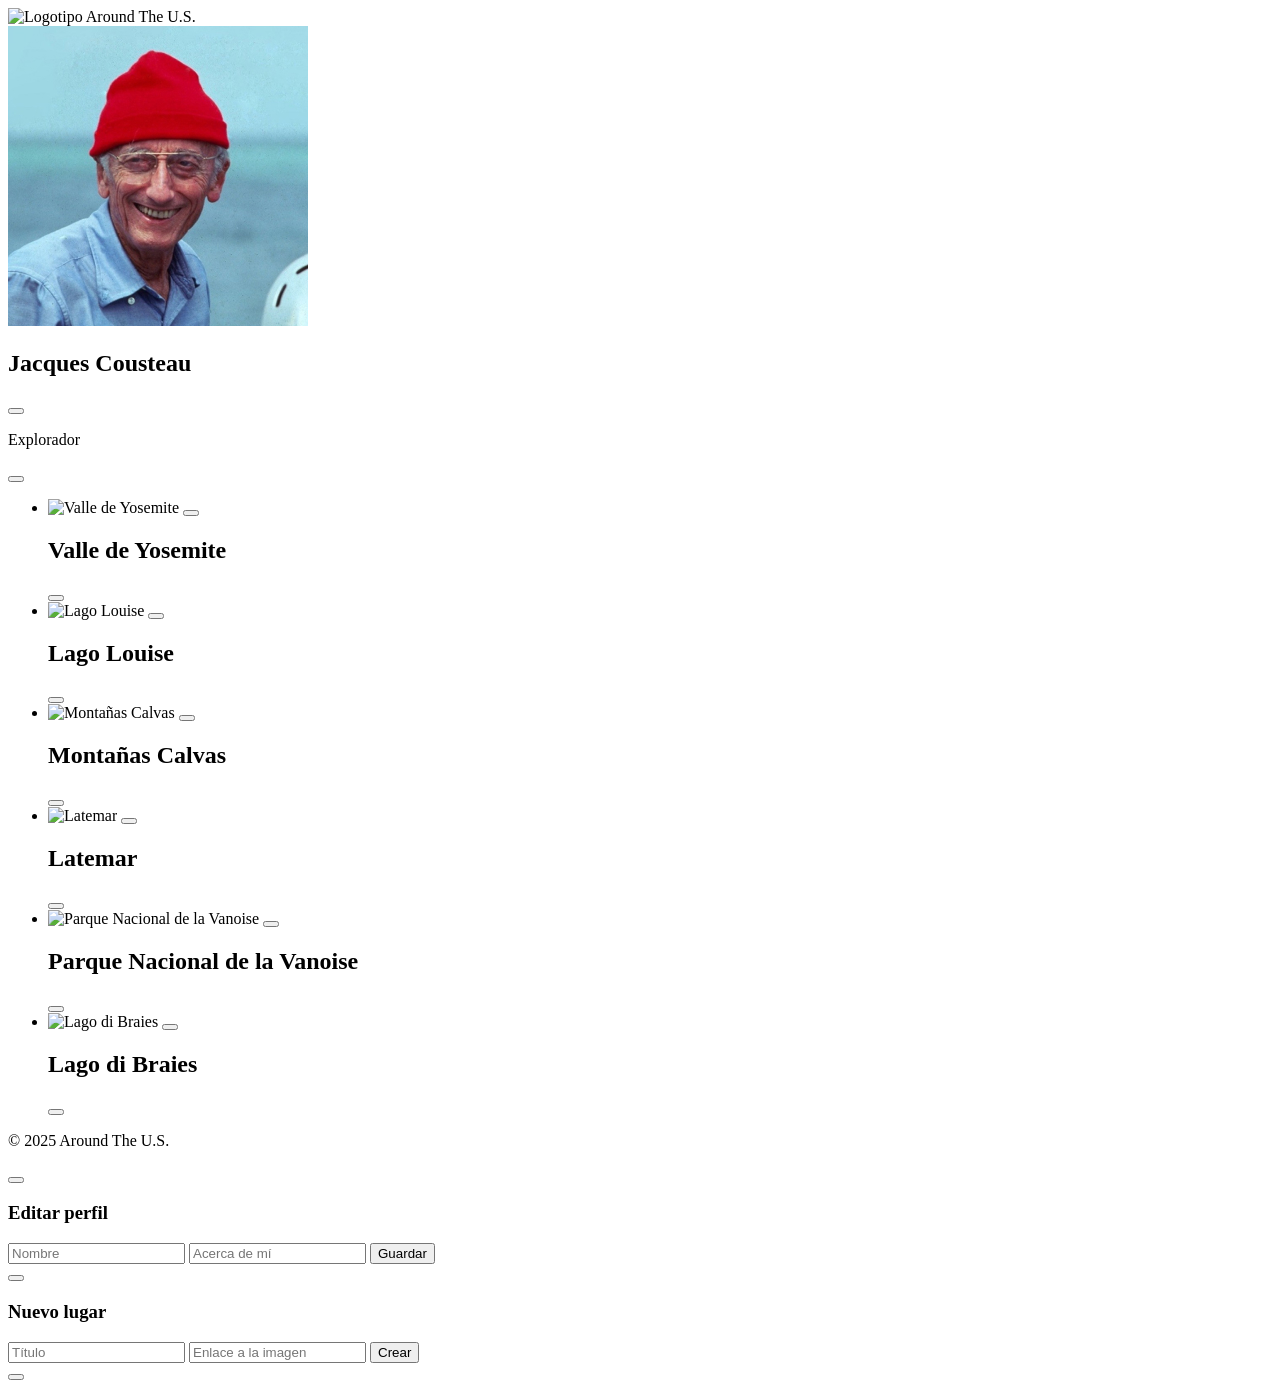
==== index.html @ 601ef121 "Initial commit" ====
<!DOCTYPE html>
<html lang="es">
  <head>
    <meta charset="UTF-8" />
    <meta content="width=device-width, initial-scale=1.0" name="viewport" />
    <meta content="ie=edge" http-equiv="X-UA-Compatible" />
    <title>Around The U.S.</title>
    <link href="./pages/index.css" rel="stylesheet" />
  </head>
  <body class="page">
    <div class="page__content">
      <header class="header page__section">
        <img
          alt="Logotipo Around The U.S."
          class="logo header__logo"
          src="./images/logo.svg"
        />
      </header>
      <main class="content">
        <section class="profile page__section">
          <img class="profile__image" src="./images/avatar.jpg" alt="Avatar" />
          <div class="profile__info">
            <h1 class="profile__title">Jacques Cousteau</h1>
            <button
              aria-label="Editar perfil"
              class="profile__edit-button"
              type="button"
            ></button>
            <p class="profile__description">Explorador</p>
          </div>
          <button
            aria-label="Agregar tarjeta"
            class="profile__add-button"
            type="button"
          ></button>
        </section>
        <section class="cards page__section">
          <ul class="cards__list">
            <li class="card">
              <img
                class="card__image"
                src="https://practicum-content.s3.us-west-1.amazonaws.com/web-code/moved_yosemite.jpg"
                alt="Valle de Yosemite"
              />
              <button
                aria-label="Eliminar tarjeta"
                class="card__delete-button"
                type="button"
              ></button>
              <div class="card__description">
                <h2 class="card__title">Valle de Yosemite</h2>
                <button
                  aria-label="Botón Me gusta"
                  class="card__like-button"
                  type="button"
                ></button>
              </div>
            </li>
            <li class="card">
              <img
                class="card__image"
                src="https://practicum-content.s3.us-west-1.amazonaws.com/web-code/moved_lake-louise.jpg"
                alt="Lago Louise"
              />
              <button
                aria-label="Eliminar tarjeta"
                class="card__delete-button"
                type="button"
              ></button>
              <div class="card__description">
                <h2 class="card__title">Lago Louise</h2>
                <button
                  aria-label="Botón Me gusta"
                  class="card__like-button"
                  type="button"
                ></button>
              </div>
            </li>
            <li class="card">
              <img
                class="card__image"
                src="https://practicum-content.s3.us-west-1.amazonaws.com/web-code/moved_bald-mountains.jpg"
                alt="Montañas Calvas"
              />
              <button
                aria-label="Eliminar tarjeta"
                class="card__delete-button"
                type="button"
              ></button>
              <div class="card__description">
                <h2 class="card__title">Montañas Calvas</h2>
                <button
                  aria-label="Botón Me gusta"
                  class="card__like-button"
                  type="button"
                ></button>
              </div>
            </li>
            <li class="card">
              <img
                class="card__image"
                src="https://practicum-content.s3.us-west-1.amazonaws.com/web-code/moved_latemar.jpg"
                alt="Latemar"
              />
              <button
                aria-label="Eliminar tarjeta"
                class="card__delete-button"
                type="button"
              ></button>
              <div class="card__description">
                <h2 class="card__title">Latemar</h2>
                <button
                  aria-label="Botón Me gusta"
                  class="card__like-button"
                  type="button"
                ></button>
              </div>
            </li>
            <li class="card">
              <img
                class="card__image"
                src="https://practicum-content.s3.us-west-1.amazonaws.com/web-code/moved_vanoise.jpg"
                alt="Parque Nacional de la Vanoise"
              />
              <button
                aria-label="Eliminar tarjeta"
                class="card__delete-button"
                type="button"
              ></button>
              <div class="card__description">
                <h2 class="card__title">Parque Nacional de la Vanoise</h2>
                <button
                  aria-label="Botón Me gusta"
                  class="card__like-button"
                  type="button"
                ></button>
              </div>
            </li>
            <li class="card">
              <img
                class="card__image"
                src="https://practicum-content.s3.us-west-1.amazonaws.com/web-code/moved_lago.jpg"
                alt="Lago di Braies"
              />
              <button
                aria-label="Eliminar tarjeta"
                class="card__delete-button"
                type="button"
              ></button>
              <div class="card__description">
                <h2 class="card__title">Lago di Braies</h2>
                <button
                  aria-label="Botón Me gusta"
                  class="card__like-button"
                  type="button"
                ></button>
              </div>
            </li>
          </ul>
        </section>
      </main>
      <footer class="footer page__section">
        <p class="footer__copyright">© 2025 Around The U.S.</p>
      </footer>
      <div class="popup" id="edit-popup">
        <div class="popup__content">
          <button
            aria-label="Cerrar ventana emergente"
            class="popup__close"
            type="button"
          ></button>
          <h3 class="popup__title">Editar perfil</h3>
          <form class="popup__form" id="edit-profile-form">
            <input
              class="popup__input popup__input_type_name"
              name="name"
              placeholder="Nombre"
              type="text"
            />
            <input
              class="popup__input popup__input_type_description"
              name="description"
              placeholder="Acerca de mí"
              type="text"
            />
            <button class="button popup__button" type="submit">Guardar</button>
          </form>
        </div>
      </div>
      <div class="popup" id="new-card-popup">
        <div class="popup__content">
          <button
            aria-label="Cerrar ventana emergente"
            class="popup__close"
            type="button"
          ></button>
          <h3 class="popup__title">Nuevo lugar</h3>
          <form class="popup__form" id="new-card-form">
            <input
              class="popup__input popup__input_type_card-name"
              name="place-name"
              placeholder="Título"
              required
              type="text"
            />
            <input
              class="popup__input popup__input_type_url"
              name="link"
              placeholder="Enlace a la imagen"
              required
              type="url"
            />
            <button class="button popup__button" type="submit">Crear</button>
          </form>
        </div>
      </div>
      <div class="popup" id="image-popup">
        <div class="popup__content popup__content_content_image">
          <button
            aria-label="Cerrar ventana emergente"
            class="popup__close"
            type="button"
          ></button>
          <img alt="" class="popup__image" src="#" />
          <p class="popup__caption"></p>
        </div>
      </div>
    </div>
  </body>
</html>
---- pages/index.css ----
@import url("../vendor/normalize.css");
@import url("../vendor/fonts.css");

@import url("../blocks/page.css");
@import url("../blocks/header.css");
@import url("../blocks/content.css");
@import url("../blocks/footer.css");
@import url("../blocks/profile.css");
@import url("../blocks/cards.css");
@import url("../blocks/card.css");
@import url("../blocks/popup.css");
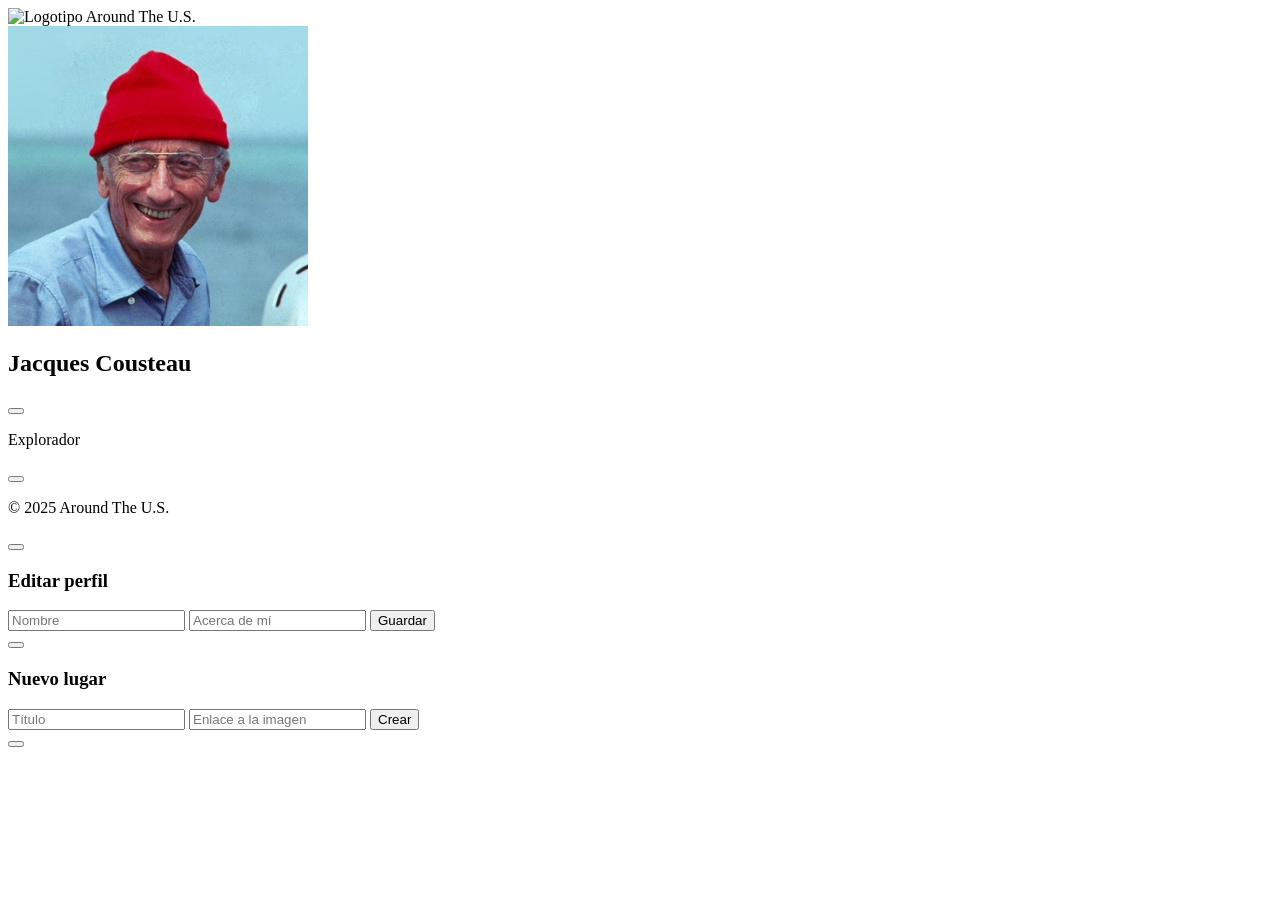
==== commit b1cadf0f: "Sprint 10" ====
--- a/index.html
+++ b/index.html
@@ -36,7 +36,7 @@
         </section>
         <section class="cards page__section">
           <ul class="cards__list">
-            <li class="card">
+            <!--<li class="card">
               <img
                 class="card__image"
                 src="https://practicum-content.s3.us-west-1.amazonaws.com/web-code/moved_yosemite.jpg"
@@ -155,7 +155,7 @@
                   type="button"
                 ></button>
               </div>
-            </li>
+            </li>-->
           </ul>
         </section>
       </main>
@@ -226,5 +226,24 @@
         </div>
       </div>
     </div>
+    <template id="card-template">
+      <li class="card">
+        <img class="card__image" src="#" alt="" />
+        <button
+          aria-label="Eliminar tarjeta"
+          class="card__delete-button"
+          type="button"
+        ></button>
+        <div class="card__description">
+          <h2 class="card__title">Lago di Braies</h2>
+          <button
+            aria-label="Botón Me gusta"
+            class="card__like-button"
+            type="button"
+          ></button>
+        </div>
+      </li>
+    </template>
+    <script type="module" src="./scripts/index.js"></script>
   </body>
 </html>
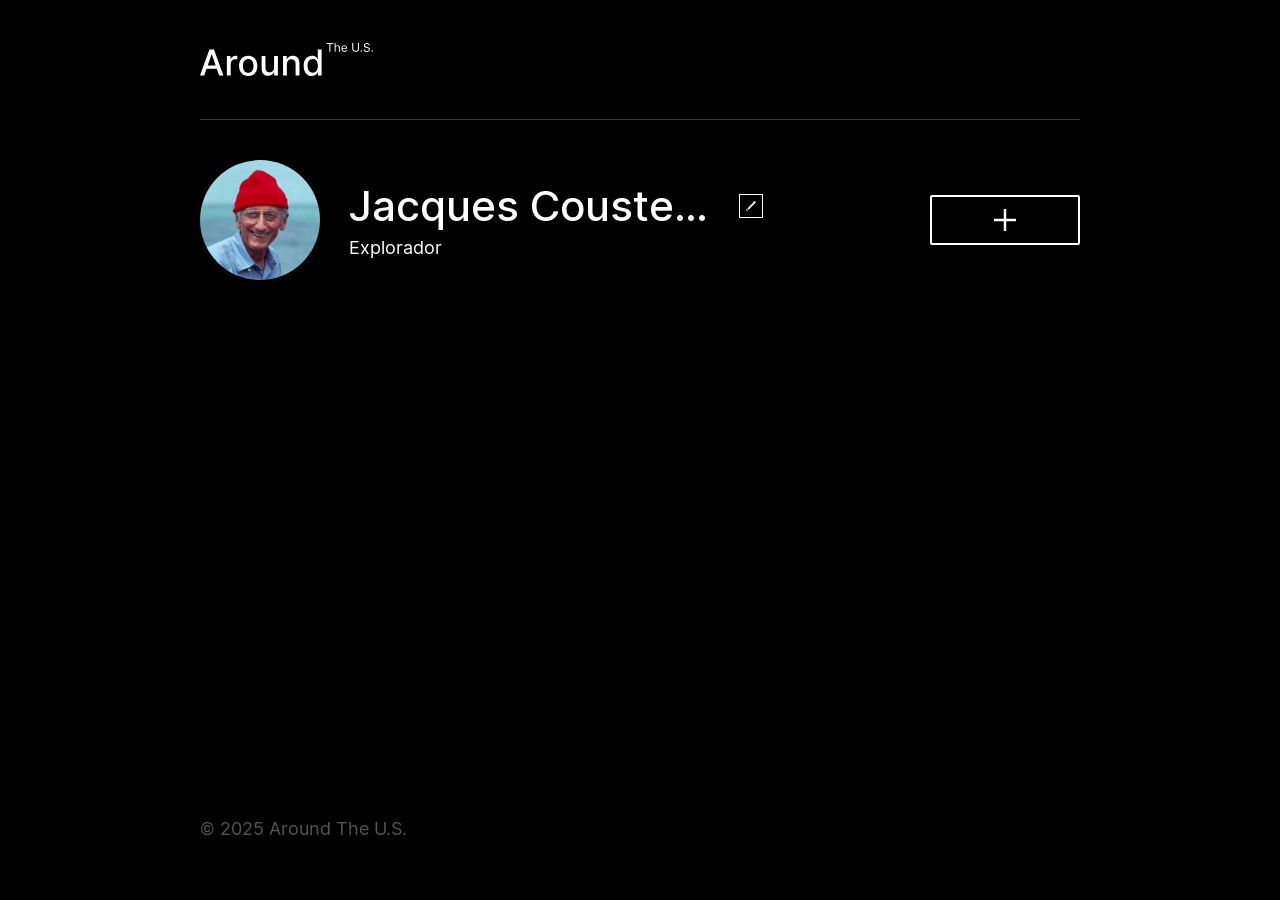
==== commit 0ab4629f: "sprint 10" ====
--- a/index.html
+++ b/index.html
@@ -1,249 +1,249 @@
-<!DOCTYPE html>
-<html lang="es">
-  <head>
-    <meta charset="UTF-8" />
-    <meta content="width=device-width, initial-scale=1.0" name="viewport" />
-    <meta content="ie=edge" http-equiv="X-UA-Compatible" />
-    <title>Around The U.S.</title>
-    <link href="./pages/index.css" rel="stylesheet" />
-  </head>
-  <body class="page">
-    <div class="page__content">
-      <header class="header page__section">
-        <img
-          alt="Logotipo Around The U.S."
-          class="logo header__logo"
-          src="./images/logo.svg"
-        />
-      </header>
-      <main class="content">
-        <section class="profile page__section">
-          <img class="profile__image" src="./images/avatar.jpg" alt="Avatar" />
-          <div class="profile__info">
-            <h1 class="profile__title">Jacques Cousteau</h1>
-            <button
-              aria-label="Editar perfil"
-              class="profile__edit-button"
-              type="button"
-            ></button>
-            <p class="profile__description">Explorador</p>
-          </div>
-          <button
-            aria-label="Agregar tarjeta"
-            class="profile__add-button"
-            type="button"
-          ></button>
-        </section>
-        <section class="cards page__section">
-          <ul class="cards__list">
-            <!--<li class="card">
-              <img
-                class="card__image"
-                src="https://practicum-content.s3.us-west-1.amazonaws.com/web-code/moved_yosemite.jpg"
-                alt="Valle de Yosemite"
-              />
-              <button
-                aria-label="Eliminar tarjeta"
-                class="card__delete-button"
-                type="button"
-              ></button>
-              <div class="card__description">
-                <h2 class="card__title">Valle de Yosemite</h2>
-                <button
-                  aria-label="Botón Me gusta"
-                  class="card__like-button"
-                  type="button"
-                ></button>
-              </div>
-            </li>
-            <li class="card">
-              <img
-                class="card__image"
-                src="https://practicum-content.s3.us-west-1.amazonaws.com/web-code/moved_lake-louise.jpg"
-                alt="Lago Louise"
-              />
-              <button
-                aria-label="Eliminar tarjeta"
-                class="card__delete-button"
-                type="button"
-              ></button>
-              <div class="card__description">
-                <h2 class="card__title">Lago Louise</h2>
-                <button
-                  aria-label="Botón Me gusta"
-                  class="card__like-button"
-                  type="button"
-                ></button>
-              </div>
-            </li>
-            <li class="card">
-              <img
-                class="card__image"
-                src="https://practicum-content.s3.us-west-1.amazonaws.com/web-code/moved_bald-mountains.jpg"
-                alt="Montañas Calvas"
-              />
-              <button
-                aria-label="Eliminar tarjeta"
-                class="card__delete-button"
-                type="button"
-              ></button>
-              <div class="card__description">
-                <h2 class="card__title">Montañas Calvas</h2>
-                <button
-                  aria-label="Botón Me gusta"
-                  class="card__like-button"
-                  type="button"
-                ></button>
-              </div>
-            </li>
-            <li class="card">
-              <img
-                class="card__image"
-                src="https://practicum-content.s3.us-west-1.amazonaws.com/web-code/moved_latemar.jpg"
-                alt="Latemar"
-              />
-              <button
-                aria-label="Eliminar tarjeta"
-                class="card__delete-button"
-                type="button"
-              ></button>
-              <div class="card__description">
-                <h2 class="card__title">Latemar</h2>
-                <button
-                  aria-label="Botón Me gusta"
-                  class="card__like-button"
-                  type="button"
-                ></button>
-              </div>
-            </li>
-            <li class="card">
-              <img
-                class="card__image"
-                src="https://practicum-content.s3.us-west-1.amazonaws.com/web-code/moved_vanoise.jpg"
-                alt="Parque Nacional de la Vanoise"
-              />
-              <button
-                aria-label="Eliminar tarjeta"
-                class="card__delete-button"
-                type="button"
-              ></button>
-              <div class="card__description">
-                <h2 class="card__title">Parque Nacional de la Vanoise</h2>
-                <button
-                  aria-label="Botón Me gusta"
-                  class="card__like-button"
-                  type="button"
-                ></button>
-              </div>
-            </li>
-            <li class="card">
-              <img
-                class="card__image"
-                src="https://practicum-content.s3.us-west-1.amazonaws.com/web-code/moved_lago.jpg"
-                alt="Lago di Braies"
-              />
-              <button
-                aria-label="Eliminar tarjeta"
-                class="card__delete-button"
-                type="button"
-              ></button>
-              <div class="card__description">
-                <h2 class="card__title">Lago di Braies</h2>
-                <button
-                  aria-label="Botón Me gusta"
-                  class="card__like-button"
-                  type="button"
-                ></button>
-              </div>
-            </li>-->
-          </ul>
-        </section>
-      </main>
-      <footer class="footer page__section">
-        <p class="footer__copyright">© 2025 Around The U.S.</p>
-      </footer>
-      <div class="popup" id="edit-popup">
-        <div class="popup__content">
-          <button
-            aria-label="Cerrar ventana emergente"
-            class="popup__close"
-            type="button"
-          ></button>
-          <h3 class="popup__title">Editar perfil</h3>
-          <form class="popup__form" id="edit-profile-form">
-            <input
-              class="popup__input popup__input_type_name"
-              name="name"
-              placeholder="Nombre"
-              type="text"
-            />
-            <input
-              class="popup__input popup__input_type_description"
-              name="description"
-              placeholder="Acerca de mí"
-              type="text"
-            />
-            <button class="button popup__button" type="submit">Guardar</button>
-          </form>
-        </div>
-      </div>
-      <div class="popup" id="new-card-popup">
-        <div class="popup__content">
-          <button
-            aria-label="Cerrar ventana emergente"
-            class="popup__close"
-            type="button"
-          ></button>
-          <h3 class="popup__title">Nuevo lugar</h3>
-          <form class="popup__form" id="new-card-form">
-            <input
-              class="popup__input popup__input_type_card-name"
-              name="place-name"
-              placeholder="Título"
-              required
-              type="text"
-            />
-            <input
-              class="popup__input popup__input_type_url"
-              name="link"
-              placeholder="Enlace a la imagen"
-              required
-              type="url"
-            />
-            <button class="button popup__button" type="submit">Crear</button>
-          </form>
-        </div>
-      </div>
-      <div class="popup" id="image-popup">
-        <div class="popup__content popup__content_content_image">
-          <button
-            aria-label="Cerrar ventana emergente"
-            class="popup__close"
-            type="button"
-          ></button>
-          <img alt="" class="popup__image" src="#" />
-          <p class="popup__caption"></p>
-        </div>
-      </div>
-    </div>
-    <template id="card-template">
-      <li class="card">
-        <img class="card__image" src="#" alt="" />
-        <button
-          aria-label="Eliminar tarjeta"
-          class="card__delete-button"
-          type="button"
-        ></button>
-        <div class="card__description">
-          <h2 class="card__title">Lago di Braies</h2>
-          <button
-            aria-label="Botón Me gusta"
-            class="card__like-button"
-            type="button"
-          ></button>
-        </div>
-      </li>
-    </template>
-    <script type="module" src="./scripts/index.js"></script>
-  </body>
-</html>
+<!DOCTYPE html>
+<html lang="es">
+  <head>
+    <meta charset="UTF-8" />
+    <meta content="width=device-width, initial-scale=1.0" name="viewport" />
+    <meta content="ie=edge" http-equiv="X-UA-Compatible" />
+    <title>Around The U.S.</title>
+    <link href="./pages/index.css" rel="stylesheet" />
+  </head>
+  <body class="page">
+    <div class="page__content">
+      <header class="header page__section">
+        <img
+          alt="Logotipo Around The U.S."
+          class="logo header__logo"
+          src="./images/logo.svg"
+        />
+      </header>
+      <main class="content">
+        <section class="profile page__section">
+          <img class="profile__image" src="./images/avatar.jpg" alt="Avatar" />
+          <div class="profile__info">
+            <h1 class="profile__title">Jacques Cousteau</h1>
+            <button
+              aria-label="Editar perfil"
+              class="profile__edit-button"
+              type="button"
+            ></button>
+            <p class="profile__description">Explorador</p>
+          </div>
+          <button
+            aria-label="Agregar tarjeta"
+            class="profile__add-button"
+            type="button"
+          ></button>
+        </section>
+        <section class="cards page__section">
+          <ul class="cards__list">
+            <!--<li class="card">
+              <img
+                class="card__image"
+                src="https://practicum-content.s3.us-west-1.amazonaws.com/web-code/moved_yosemite.jpg"
+                alt="Valle de Yosemite"
+              />
+              <button
+                aria-label="Eliminar tarjeta"
+                class="card__delete-button"
+                type="button"
+              ></button>
+              <div class="card__description">
+                <h2 class="card__title">Valle de Yosemite</h2>
+                <button
+                  aria-label="Botón Me gusta"
+                  class="card__like-button"
+                  type="button"
+                ></button>
+              </div>
+            </li>
+            <li class="card">
+              <img
+                class="card__image"
+                src="https://practicum-content.s3.us-west-1.amazonaws.com/web-code/moved_lake-louise.jpg"
+                alt="Lago Louise"
+              />
+              <button
+                aria-label="Eliminar tarjeta"
+                class="card__delete-button"
+                type="button"
+              ></button>
+              <div class="card__description">
+                <h2 class="card__title">Lago Louise</h2>
+                <button
+                  aria-label="Botón Me gusta"
+                  class="card__like-button"
+                  type="button"
+                ></button>
+              </div>
+            </li>
+            <li class="card">
+              <img
+                class="card__image"
+                src="https://practicum-content.s3.us-west-1.amazonaws.com/web-code/moved_bald-mountains.jpg"
+                alt="Montañas Calvas"
+              />
+              <button
+                aria-label="Eliminar tarjeta"
+                class="card__delete-button"
+                type="button"
+              ></button>
+              <div class="card__description">
+                <h2 class="card__title">Montañas Calvas</h2>
+                <button
+                  aria-label="Botón Me gusta"
+                  class="card__like-button"
+                  type="button"
+                ></button>
+              </div>
+            </li>
+            <li class="card">
+              <img
+                class="card__image"
+                src="https://practicum-content.s3.us-west-1.amazonaws.com/web-code/moved_latemar.jpg"
+                alt="Latemar"
+              />
+              <button
+                aria-label="Eliminar tarjeta"
+                class="card__delete-button"
+                type="button"
+              ></button>
+              <div class="card__description">
+                <h2 class="card__title">Latemar</h2>
+                <button
+                  aria-label="Botón Me gusta"
+                  class="card__like-button"
+                  type="button"
+                ></button>
+              </div>
+            </li>
+            <li class="card">
+              <img
+                class="card__image"
+                src="https://practicum-content.s3.us-west-1.amazonaws.com/web-code/moved_vanoise.jpg"
+                alt="Parque Nacional de la Vanoise"
+              />
+              <button
+                aria-label="Eliminar tarjeta"
+                class="card__delete-button"
+                type="button"
+              ></button>
+              <div class="card__description">
+                <h2 class="card__title">Parque Nacional de la Vanoise</h2>
+                <button
+                  aria-label="Botón Me gusta"
+                  class="card__like-button"
+                  type="button"
+                ></button>
+              </div>
+            </li>
+            <li class="card">
+              <img
+                class="card__image"
+                src="https://practicum-content.s3.us-west-1.amazonaws.com/web-code/moved_lago.jpg"
+                alt="Lago di Braies"
+              />
+              <button
+                aria-label="Eliminar tarjeta"
+                class="card__delete-button"
+                type="button"
+              ></button>
+              <div class="card__description">
+                <h2 class="card__title">Lago di Braies</h2>
+                <button
+                  aria-label="Botón Me gusta"
+                  class="card__like-button"
+                  type="button"
+                ></button>
+              </div>
+            </li>-->
+          </ul>
+        </section>
+      </main>
+      <footer class="footer page__section">
+        <p class="footer__copyright">© 2025 Around The U.S.</p>
+      </footer>
+      <div class="popup" id="edit-popup">
+        <div class="popup__content">
+          <button
+            aria-label="Cerrar ventana emergente"
+            class="popup__close"
+            type="button"
+          ></button>
+          <h3 class="popup__title">Editar perfil</h3>
+          <form class="popup__form" id="edit-profile-form">
+            <input
+              class="popup__input popup__input_type_name"
+              name="name"
+              placeholder="Nombre"
+              type="text"
+            />
+            <input
+              class="popup__input popup__input_type_description"
+              name="description"
+              placeholder="Acerca de mí"
+              type="text"
+            />
+            <button class="button popup__button" type="submit">Guardar</button>
+          </form>
+        </div>
+      </div>
+      <div class="popup" id="new-card-popup">
+        <div class="popup__content">
+          <button
+            aria-label="Cerrar ventana emergente"
+            class="popup__close"
+            type="button"
+          ></button>
+          <h3 class="popup__title">Nuevo lugar</h3>
+          <form class="popup__form" id="new-card-form">
+            <input
+              class="popup__input popup__input_type_card-name"
+              name="place-name"
+              placeholder="Título"
+              required
+              type="text"
+            />
+            <input
+              class="popup__input popup__input_type_url"
+              name="link"
+              placeholder="Enlace a la imagen"
+              required
+              type="url"
+            />
+            <button class="button popup__button" type="submit">Crear</button>
+          </form>
+        </div>
+      </div>
+      <div class="popup" id="image-popup">
+        <div class="popup__content popup__content_content_image">
+          <button
+            aria-label="Cerrar ventana emergente"
+            class="popup__close"
+            type="button"
+          ></button>
+          <img alt="" class="popup__image" src="#" />
+          <p class="popup__caption"></p>
+        </div>
+      </div>
+    </div>
+    <template id="card-template">
+      <li class="card">
+        <img class="card__image" src="#" alt="" />
+        <button
+          aria-label="Eliminar tarjeta"
+          class="card__delete-button"
+          type="button"
+        ></button>
+        <div class="card__description">
+          <h2 class="card__title">Lago di Braies</h2>
+          <button
+            aria-label="Botón Me gusta"
+            class="card__like-button"
+            type="button"
+          ></button>
+        </div>
+      </li>
+    </template>
+    <script type="module" src="./scripts/index.js"></script>
+  </body>
+</html>
--- a/pages/index.css
+++ b/pages/index.css
@@ -1,11 +1,11 @@
-@import url("../vendor/normalize.css");
-@import url("../vendor/fonts.css");
-
-@import url("../blocks/page.css");
-@import url("../blocks/header.css");
-@import url("../blocks/content.css");
-@import url("../blocks/footer.css");
-@import url("../blocks/profile.css");
-@import url("../blocks/cards.css");
-@import url("../blocks/card.css");
-@import url("../blocks/popup.css");
+@import url("../vendor/normalize.css");
+@import url("../vendor/fonts.css");
+
+@import url("../blocks/page.css");
+@import url("../blocks/header.css");
+@import url("../blocks/content.css");
+@import url("../blocks/footer.css");
+@import url("../blocks/profile.css");
+@import url("../blocks/cards.css");
+@import url("../blocks/card.css");
+@import url("../blocks/popup.css");
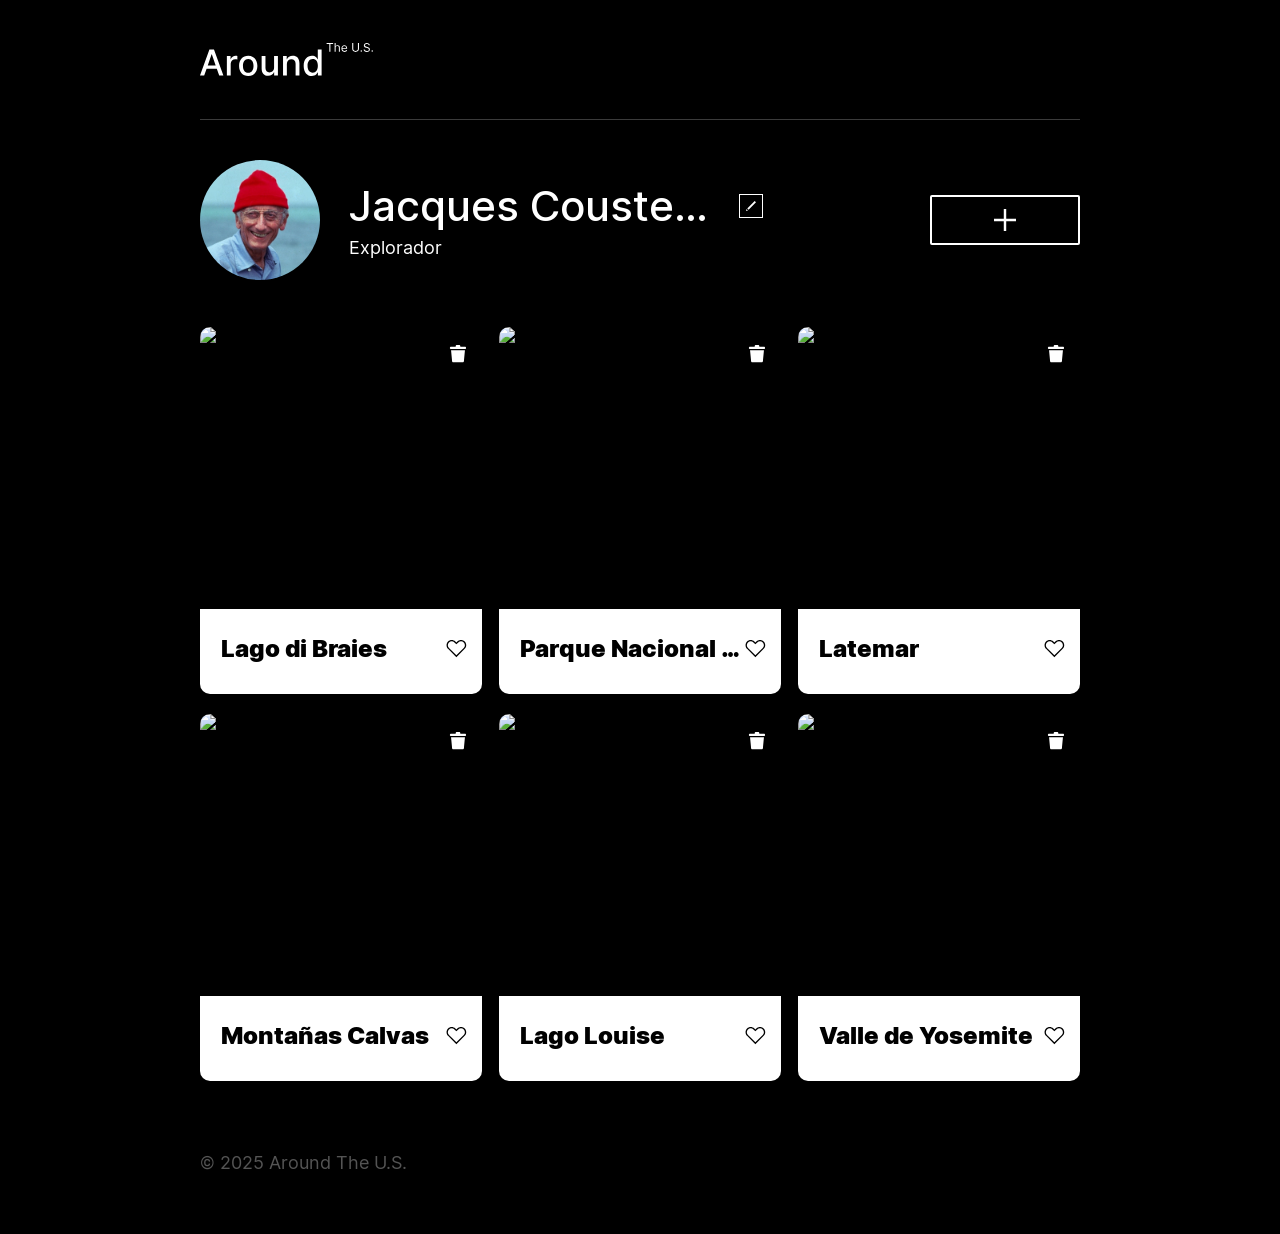
==== commit ebd4c747: "validaciones pruebas iniciales completadas" ====
--- a/index.html
+++ b/index.html
@@ -170,19 +170,30 @@
             type="button"
           ></button>
           <h3 class="popup__title">Editar perfil</h3>
-          <form class="popup__form" id="edit-profile-form">
+          <form autocomplete="off" class="popup__form" id="edit-profile-form">
             <input
               class="popup__input popup__input_type_name"
+              id="name"
               name="name"
               placeholder="Nombre"
               type="text"
-            />
+              required
+              minlength="2"
+              maxlength="40"
+              type="text"
+            />
+            <span class="popup__input-error" id="name-error"></span>
             <input
               class="popup__input popup__input_type_description"
+              id="description"
               name="description"
               placeholder="Acerca de mí"
-              type="text"
-            />
+              required
+              minlength="2"
+              maxlength="200"
+              type="text"
+            />
+            <span class="popup__input-error" id="description-error"></span>
             <button class="button popup__button" type="submit">Guardar</button>
           </form>
         </div>
@@ -195,21 +206,28 @@
             type="button"
           ></button>
           <h3 class="popup__title">Nuevo lugar</h3>
-          <form class="popup__form" id="new-card-form">
+          <form autocomplete="off" class="popup__form" id="new-card-form">
             <input
               class="popup__input popup__input_type_card-name"
               name="place-name"
+              id="place-name"
               placeholder="Título"
               required
               type="text"
-            />
+              minlength="2"
+              maxlength="30"
+            />
+            <span class="popup__input-error popup__input-error_visible" id="place-name-error"></span>
             <input
               class="popup__input popup__input_type_url"
+              id="link"
               name="link"
               placeholder="Enlace a la imagen"
               required
               type="url"
-            />
+              minlength="2"
+            />
+            <span class="popup__input-error" id="link-error"></span>
             <button class="button popup__button" type="submit">Crear</button>
           </form>
         </div>
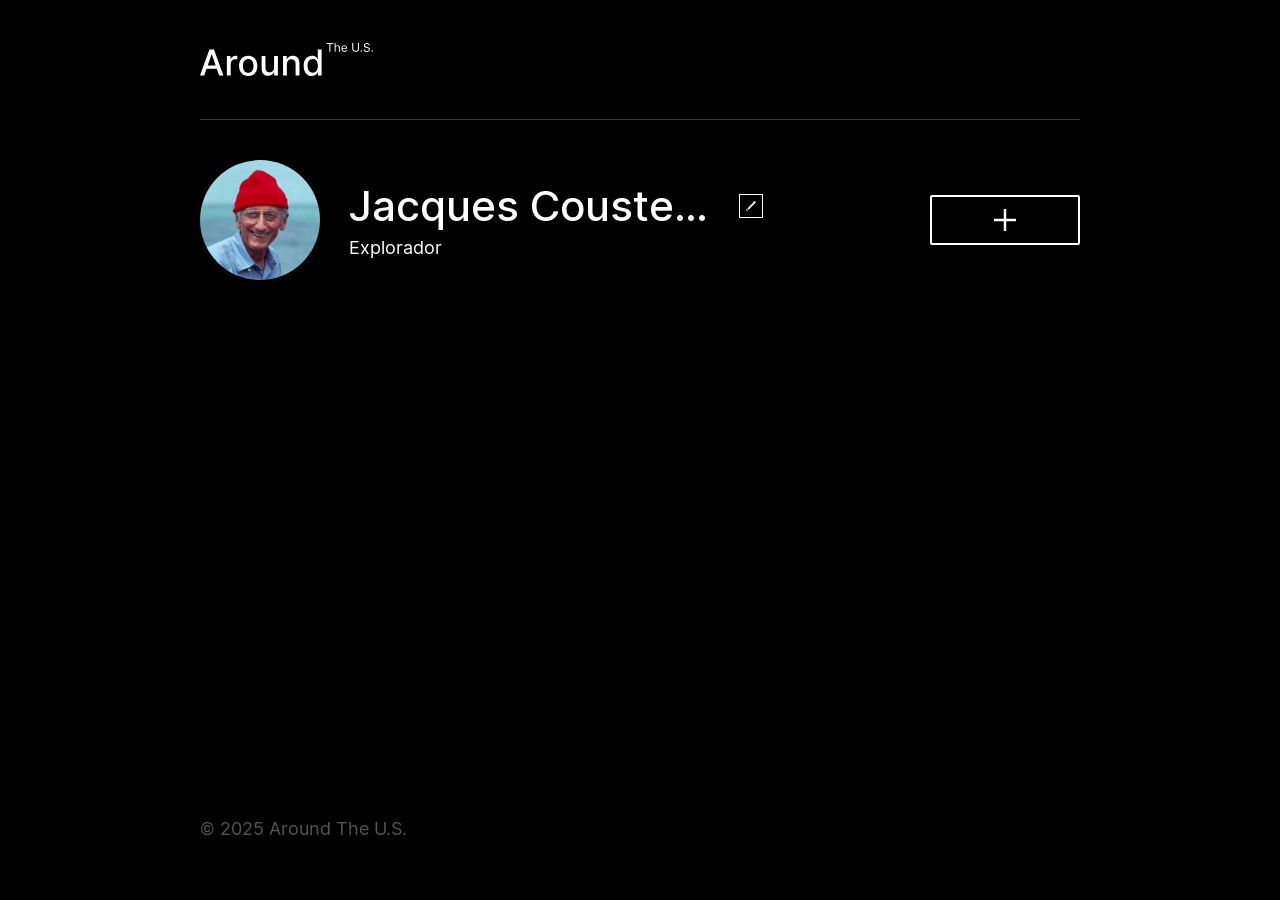
==== commit 2e766c58: "Sprint 12 -  Cargar datos de usuario -  Cargar tarjetas -  Editar perfil -  Agregar nueva tarjeta - " ====
--- a/index.html
+++ b/index.html
@@ -209,7 +209,7 @@
           <form autocomplete="off" class="popup__form" id="new-card-form">
             <input
               class="popup__input popup__input_type_card-name"
-              name="place-name"
+              name="name"
               id="place-name"
               placeholder="Título"
               required
@@ -244,6 +244,16 @@
         </div>
       </div>
     </div>
+    <div class="popup" id="delete-popup">
+        <div class="popup__content">
+          <button
+            aria-label="Cerrar ventana emergente"
+            class="popup__close"
+            type="button"
+          ></button>
+          <h3 class="popup__title">Estas seguro/a?</h3>
+          <button class="button popup__button" type="submit">Si</button>
+        </div>
     <template id="card-template">
       <li class="card">
         <img class="card__image" src="#" alt="" />
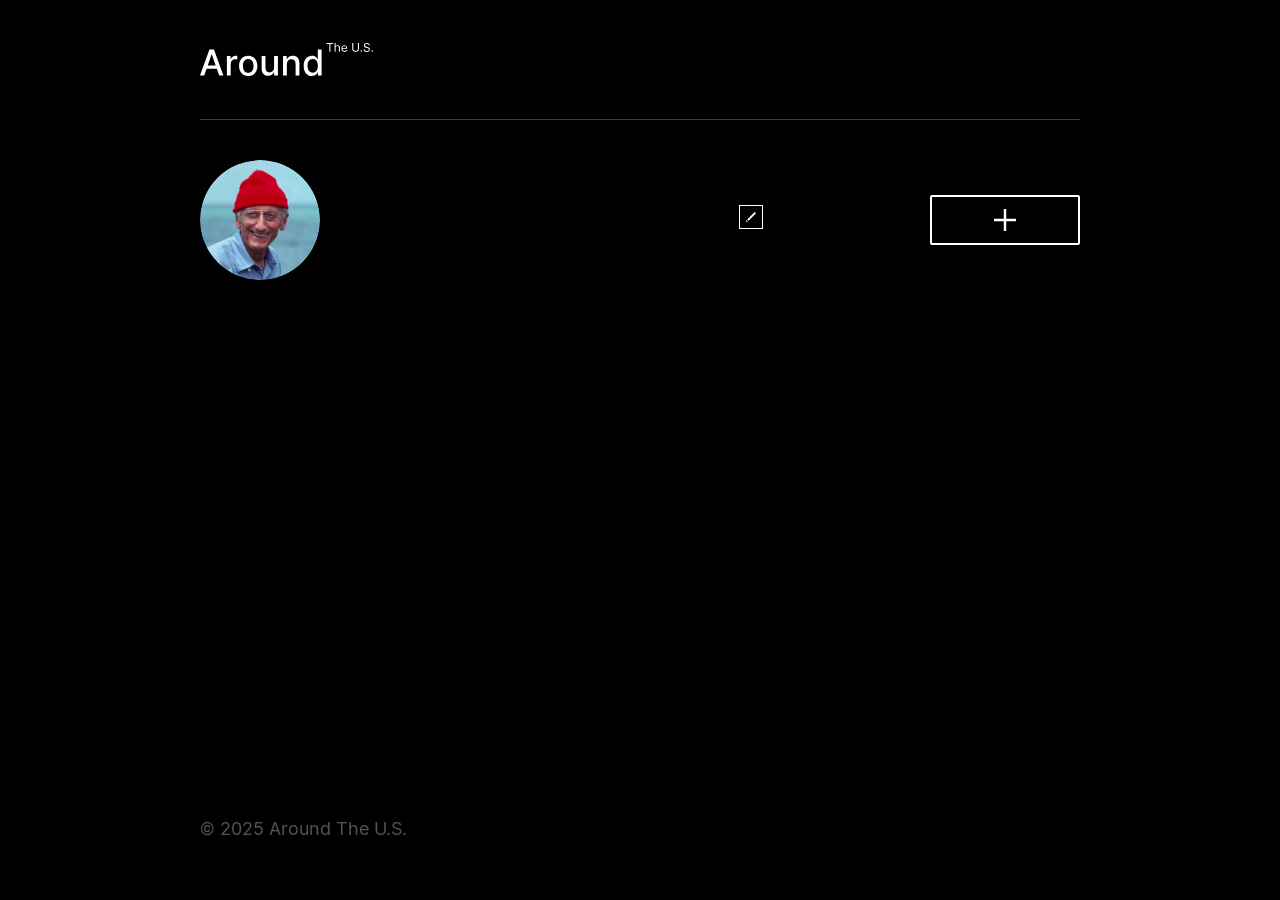
==== commit eaa5cead: "Final Sprint 12" ====
--- a/index.html
+++ b/index.html
@@ -6,6 +6,7 @@
     <meta content="ie=edge" http-equiv="X-UA-Compatible" />
     <title>Around The U.S.</title>
     <link href="./pages/index.css" rel="stylesheet" />
+    <link rel="stylesheet" href="https://cdnjs.cloudflare.com/ajax/libs/font-awesome/6.5.1/css/all.min.css"/>  
   </head>
   <body class="page">
     <div class="page__content">
@@ -18,15 +19,21 @@
       </header>
       <main class="content">
         <section class="profile page__section">
-          <img class="profile__image" src="./images/avatar.jpg" alt="Avatar" />
+          <div class="profile__image-container">
+            <div class="profile__image-overlay">
+              <i class="fas fa-pen"></i>
+            </div>
+            <img class="profile__image" src="./images/avatar.jpg" alt="Avatar" />
+          </div>
+          
           <div class="profile__info">
-            <h1 class="profile__title">Jacques Cousteau</h1>
+            <h1 class="profile__title"></h1>
             <button
               aria-label="Editar perfil"
               class="profile__edit-button"
               type="button"
             ></button>
-            <p class="profile__description">Explorador</p>
+            <p class="profile__description"></p>
           </div>
           <button
             aria-label="Agregar tarjeta"
@@ -36,126 +43,7 @@
         </section>
         <section class="cards page__section">
           <ul class="cards__list">
-            <!--<li class="card">
-              <img
-                class="card__image"
-                src="https://practicum-content.s3.us-west-1.amazonaws.com/web-code/moved_yosemite.jpg"
-                alt="Valle de Yosemite"
-              />
-              <button
-                aria-label="Eliminar tarjeta"
-                class="card__delete-button"
-                type="button"
-              ></button>
-              <div class="card__description">
-                <h2 class="card__title">Valle de Yosemite</h2>
-                <button
-                  aria-label="Botón Me gusta"
-                  class="card__like-button"
-                  type="button"
-                ></button>
-              </div>
-            </li>
-            <li class="card">
-              <img
-                class="card__image"
-                src="https://practicum-content.s3.us-west-1.amazonaws.com/web-code/moved_lake-louise.jpg"
-                alt="Lago Louise"
-              />
-              <button
-                aria-label="Eliminar tarjeta"
-                class="card__delete-button"
-                type="button"
-              ></button>
-              <div class="card__description">
-                <h2 class="card__title">Lago Louise</h2>
-                <button
-                  aria-label="Botón Me gusta"
-                  class="card__like-button"
-                  type="button"
-                ></button>
-              </div>
-            </li>
-            <li class="card">
-              <img
-                class="card__image"
-                src="https://practicum-content.s3.us-west-1.amazonaws.com/web-code/moved_bald-mountains.jpg"
-                alt="Montañas Calvas"
-              />
-              <button
-                aria-label="Eliminar tarjeta"
-                class="card__delete-button"
-                type="button"
-              ></button>
-              <div class="card__description">
-                <h2 class="card__title">Montañas Calvas</h2>
-                <button
-                  aria-label="Botón Me gusta"
-                  class="card__like-button"
-                  type="button"
-                ></button>
-              </div>
-            </li>
-            <li class="card">
-              <img
-                class="card__image"
-                src="https://practicum-content.s3.us-west-1.amazonaws.com/web-code/moved_latemar.jpg"
-                alt="Latemar"
-              />
-              <button
-                aria-label="Eliminar tarjeta"
-                class="card__delete-button"
-                type="button"
-              ></button>
-              <div class="card__description">
-                <h2 class="card__title">Latemar</h2>
-                <button
-                  aria-label="Botón Me gusta"
-                  class="card__like-button"
-                  type="button"
-                ></button>
-              </div>
-            </li>
-            <li class="card">
-              <img
-                class="card__image"
-                src="https://practicum-content.s3.us-west-1.amazonaws.com/web-code/moved_vanoise.jpg"
-                alt="Parque Nacional de la Vanoise"
-              />
-              <button
-                aria-label="Eliminar tarjeta"
-                class="card__delete-button"
-                type="button"
-              ></button>
-              <div class="card__description">
-                <h2 class="card__title">Parque Nacional de la Vanoise</h2>
-                <button
-                  aria-label="Botón Me gusta"
-                  class="card__like-button"
-                  type="button"
-                ></button>
-              </div>
-            </li>
-            <li class="card">
-              <img
-                class="card__image"
-                src="https://practicum-content.s3.us-west-1.amazonaws.com/web-code/moved_lago.jpg"
-                alt="Lago di Braies"
-              />
-              <button
-                aria-label="Eliminar tarjeta"
-                class="card__delete-button"
-                type="button"
-              ></button>
-              <div class="card__description">
-                <h2 class="card__title">Lago di Braies</h2>
-                <button
-                  aria-label="Botón Me gusta"
-                  class="card__like-button"
-                  type="button"
-                ></button>
-              </div>
-            </li>-->
+            <!-- Las tarjetas se agregarán aquí dinámicamente -->
           </ul>
         </section>
       </main>
@@ -254,6 +142,30 @@
           <h3 class="popup__title">Estas seguro/a?</h3>
           <button class="button popup__button" type="submit">Si</button>
         </div>
+      </div>
+      <div class="popup" id="edit-profile-picture-popup">
+        <div class="popup__content">
+          <button
+            aria-label="Cerrar ventana emergente"
+            class="popup__close"
+            type="button"
+          ></button>
+          <h3 class="popup__title"> Cambiar Foto de Perfil</h3>
+          <form autocomplete="off" class="popup__form" id="new-profile-picture-form">
+            <input
+              class="popup__input popup__input_type_url"
+              id="link"
+              name="link"
+              placeholder="Enlace a la imagen"
+              required
+              type="url"
+              minlength="2"
+            />
+            <span class="popup__input-error" id="link-error"></span>
+            <button class="button popup__button" type="submit">Guardar</button>
+          </form>
+        </div>
+      </div>
     <template id="card-template">
       <li class="card">
         <img class="card__image" src="#" alt="" />
